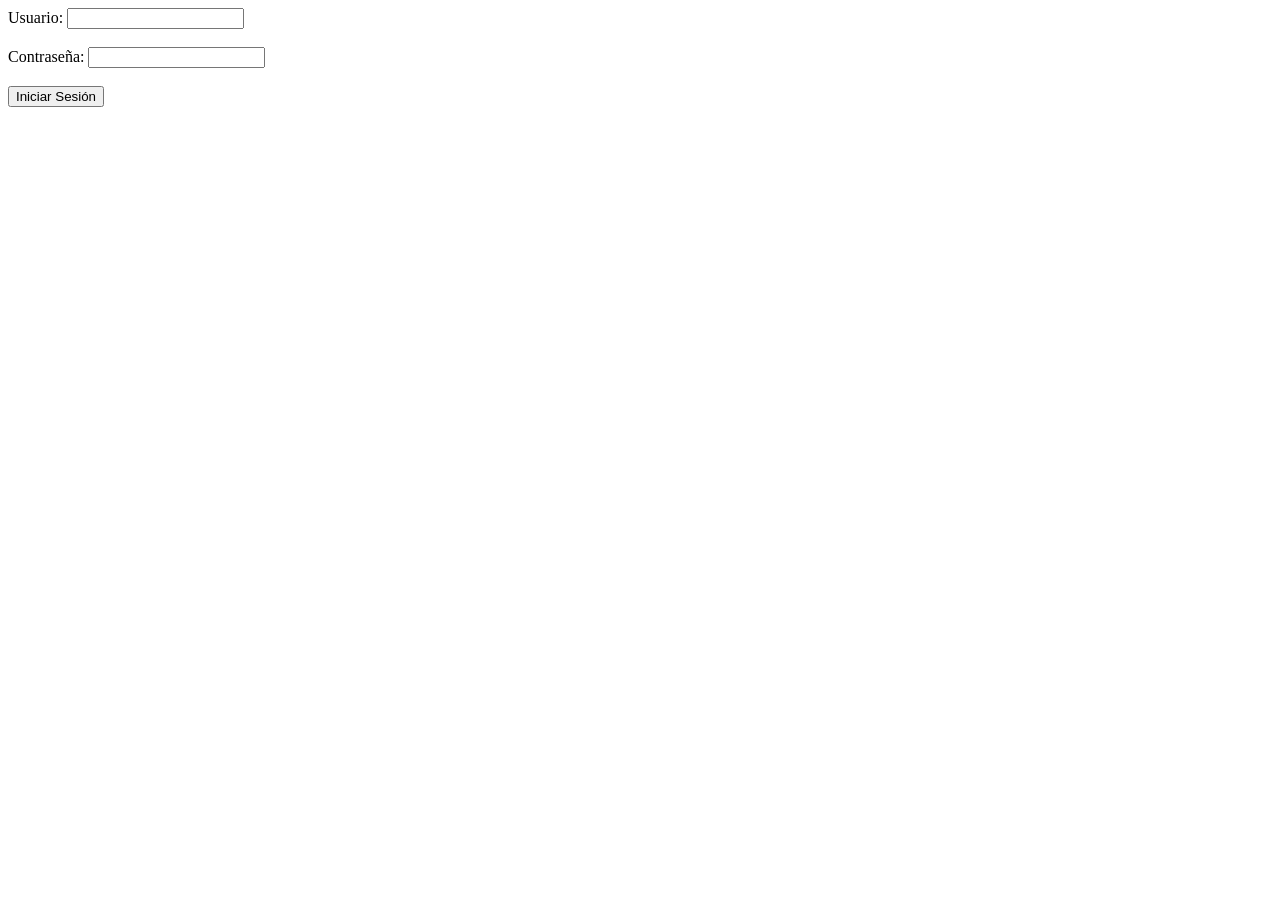
==== index.html @ 2dcdfe49 "Add files via upload" ====
<!DOCTYPE html>
<html lang="en">
<head>
    <meta charset="UTF-8">
    <meta name="viewport" content="width=device-width, initial-scale=1.0">
    <title>login</title>
</head>
<body>
    <form action="inicio.html" method="post">
        <label for="username">Usuario:</label>
        <input type="text" id="username" name="username" required><br><br>
        <label for="password">Contraseña:</label>
        <input type="password" id="password" name="password" required><br><br>
        <input type="submit" value="Iniciar Sesión">
    </form>
</body>
</html>
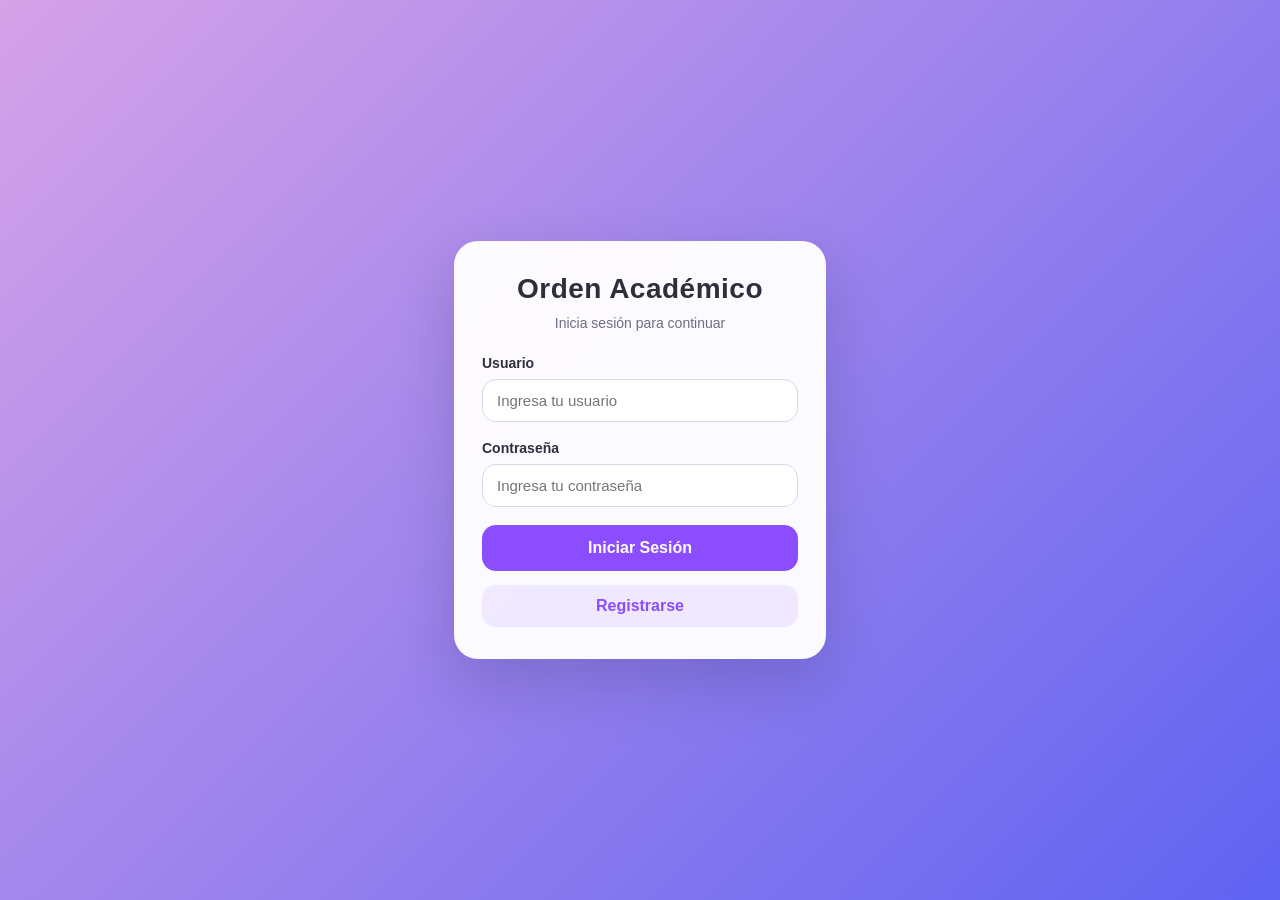
==== commit 6905c66a: "Add files via upload" ====
--- a/index.html
+++ b/index.html
@@ -1,17 +1,27 @@
 <!DOCTYPE html>
-<html lang="en">
+<html lang="es">
 <head>
     <meta charset="UTF-8">
     <meta name="viewport" content="width=device-width, initial-scale=1.0">
-    <title>login</title>
+    <title>Iniciar sesión</title>
+    <link rel="stylesheet" href="style.css">
 </head>
 <body>
-    <form action="inicio.html" method="post">
-        <label for="username">Usuario:</label>
-        <input type="text" id="username" name="username" required><br><br>
-        <label for="password">Contraseña:</label>
-        <input type="password" id="password" name="password" required><br><br>
-        <input type="submit" value="Iniciar Sesión">
-    </form>
+    <div class="login-container">
+        <div class="login-card">
+            <h1>Orden Académico</h1>
+            <p class="subtitle">Inicia sesión para continuar</p>
+            <form action="inicio.html" method="post">
+                <label for="username">Usuario</label>
+                <input type="text" id="username" name="username" placeholder="Ingresa tu usuario" required>
+
+                <label for="password">Contraseña</label>
+                <input type="password" id="password" name="password" placeholder="Ingresa tu contraseña" required>
+
+                <button type="submit">Iniciar Sesión</button>
+                <a class="register-button" href="registro.html">Registrarse</a>
+            </form>
+        </div>
+    </div>
 </body>
 </html>
--- a/style.css
+++ b/style.css
@@ -0,0 +1,123 @@
+@import url('https://fonts.googleapis.com/css2?family=Roboto:wght@400;700&display=swap');
+
+:root {
+    --bg-start: #9b51e0;
+    --bg-end: #5f63f2;
+    --card: #ffffff;
+    --text: #2e2e3d;
+    --muted: #6d6d82;
+    --button: #8b4dff;
+    --button-hover: #6e38d1;
+}
+
+* {
+    box-sizing: border-box;
+}
+
+body {
+    margin: 0;
+    min-height: 100vh;
+    font-family: 'Roboto', sans-serif;
+    background: linear-gradient(135deg, #d6a2e8, var(--bg-end));
+    color: var(--text);
+}
+
+
+.login-container {
+    width: 100%;
+    max-width: 420px;
+    margin: 0 auto;
+    min-height: 100vh;
+    padding: 24px;
+    display: flex;
+    align-items: center;
+    justify-content: center;
+}
+
+.login-card {
+    background: rgba(255, 255, 255, 0.96);
+    border-radius: 24px;
+    padding: 32px 28px;
+    box-shadow: 0 24px 60px rgba(18, 24, 58, 0.18);
+    backdrop-filter: blur(10px);
+}
+
+.login-card h1 {
+    margin: 0 0 10px;
+    font-size: 28px;
+    letter-spacing: 0.5px;
+    text-align: center;
+}
+
+.login-card .subtitle {
+    margin: 0 0 24px;
+    color: var(--muted);
+    text-align: center;
+    font-size: 14px;
+}
+
+.login-card label {
+    display: block;
+    margin-bottom: 8px;
+    font-weight: 700;
+    font-size: 14px;
+}
+
+.login-card input {
+    width: 100%;
+    padding: 12px 14px;
+    margin-bottom: 18px;
+    border: 1px solid #d9d9e8;
+    border-radius: 14px;
+    font-size: 15px;
+    color: var(--text);
+    outline: none;
+    transition: border-color 0.2s ease, box-shadow 0.2s ease;
+}
+
+.login-card input:focus {
+    border-color: rgba(139, 77, 255, 0.8);
+    box-shadow: 0 0 0 4px rgba(139, 77, 255, 0.12);
+}
+
+.login-card button {
+    width: 100%;
+    padding: 14px 0;
+    border: none;
+    border-radius: 14px;
+    background-color: var(--button);
+    color: #fff;
+    font-size: 16px;
+    font-weight: 700;
+    cursor: pointer;
+    transition: background-color 0.2s ease, transform 0.2s ease;
+}
+
+.register-button {
+    display: block;
+    width: 100%;
+    margin-top: 14px;
+    padding: 12px 0;
+    text-align: center;
+    border-radius: 14px;
+    text-decoration: none;
+    color: var(--button);
+    background-color: rgba(139, 77, 255, 0.1);
+    font-weight: 700;
+    transition: background-color 0.2s ease, color 0.2s ease;
+}
+
+.register-button:hover {
+    background-color: rgba(139, 77, 255, 0.18);
+}
+
+.login-card button:hover {
+    background-color: var(--button-hover);
+    transform: translateY(-1px);
+}
+
+@media (max-width: 480px) {
+    .login-card {
+        padding: 24px 20px;
+    }
+}
